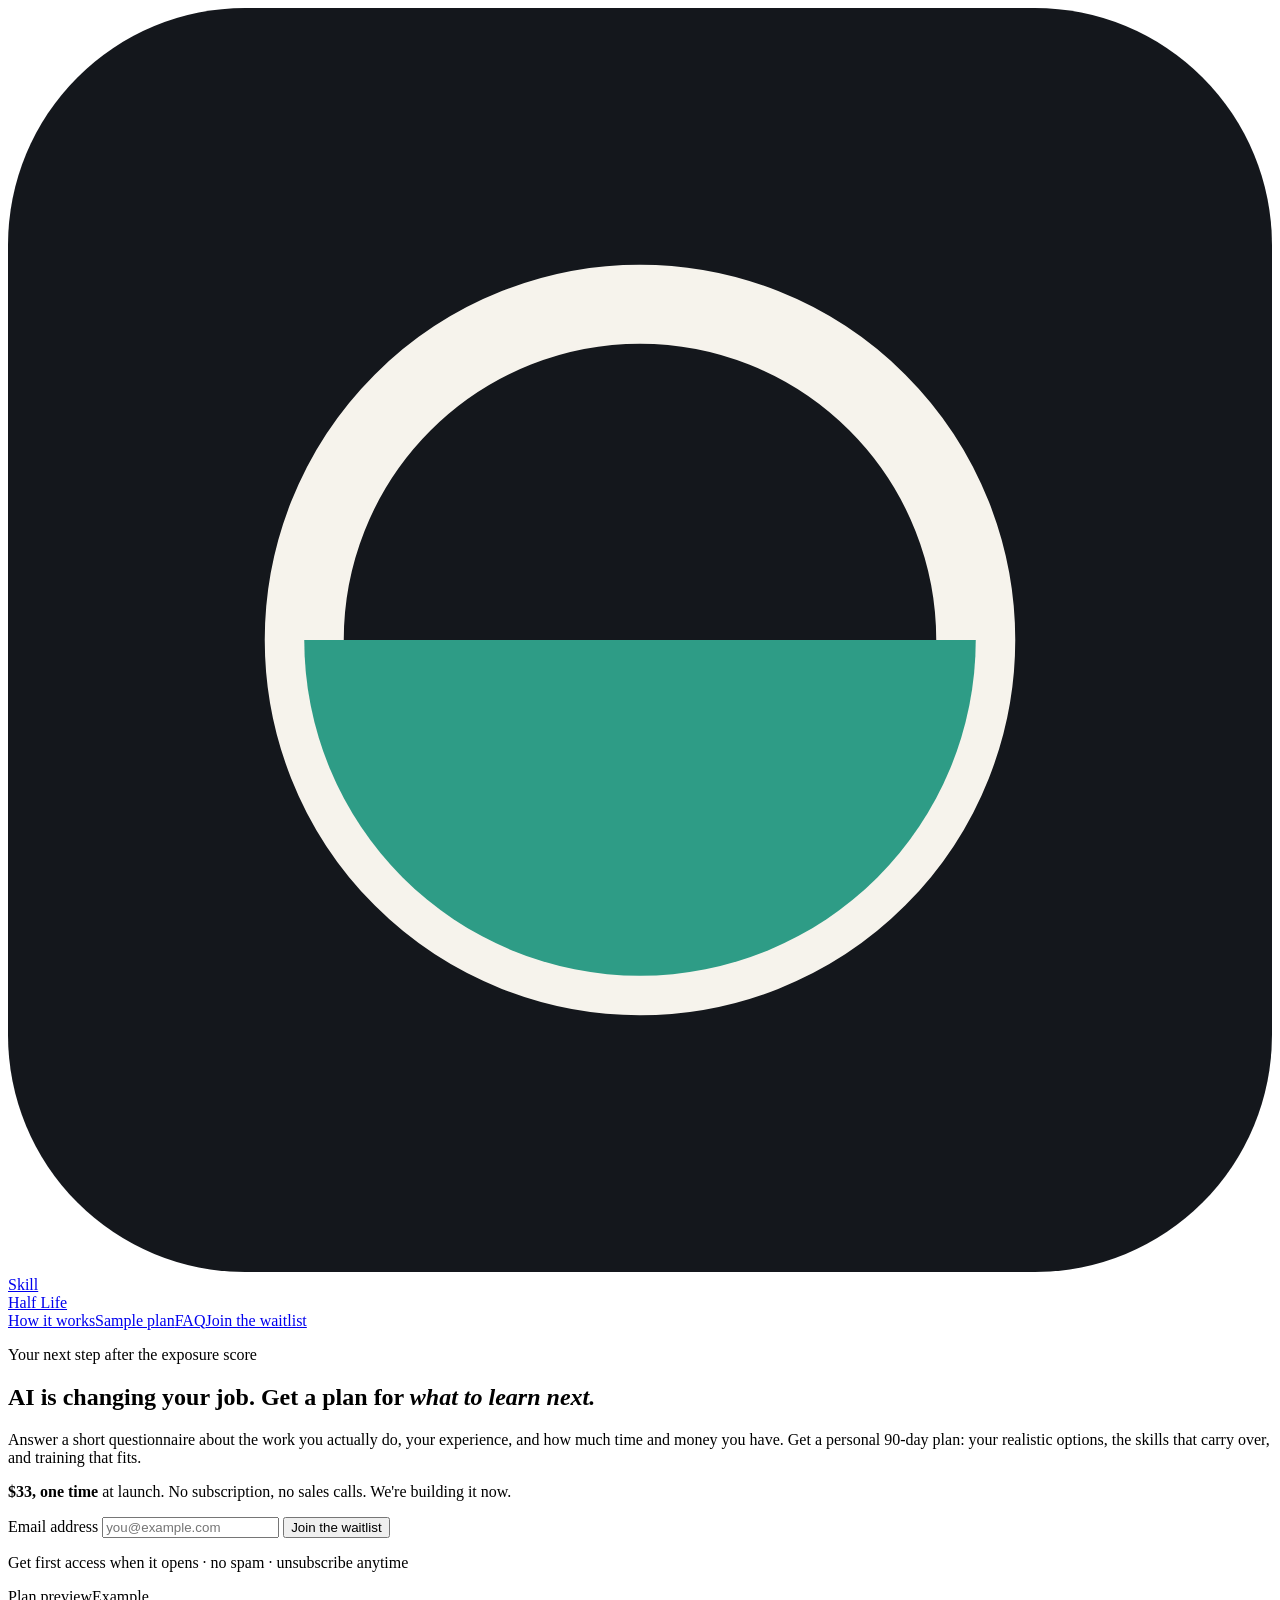
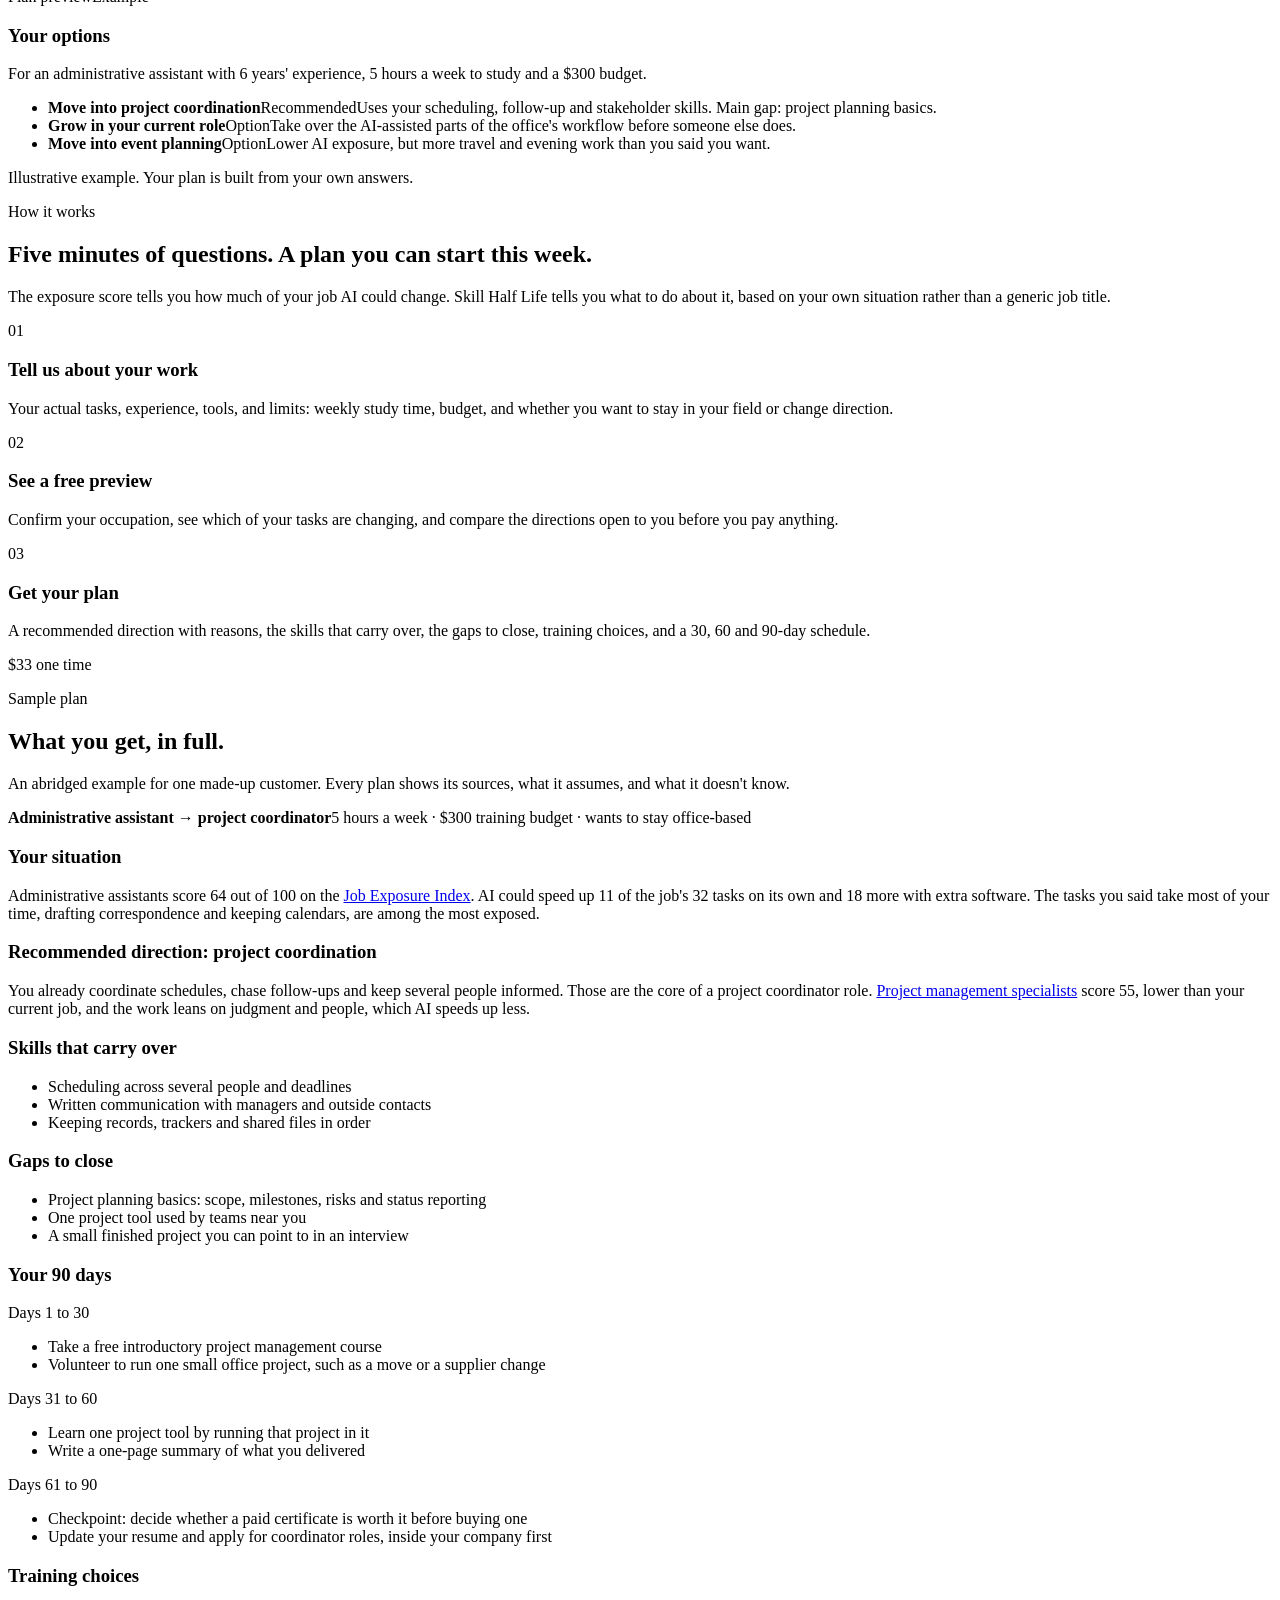
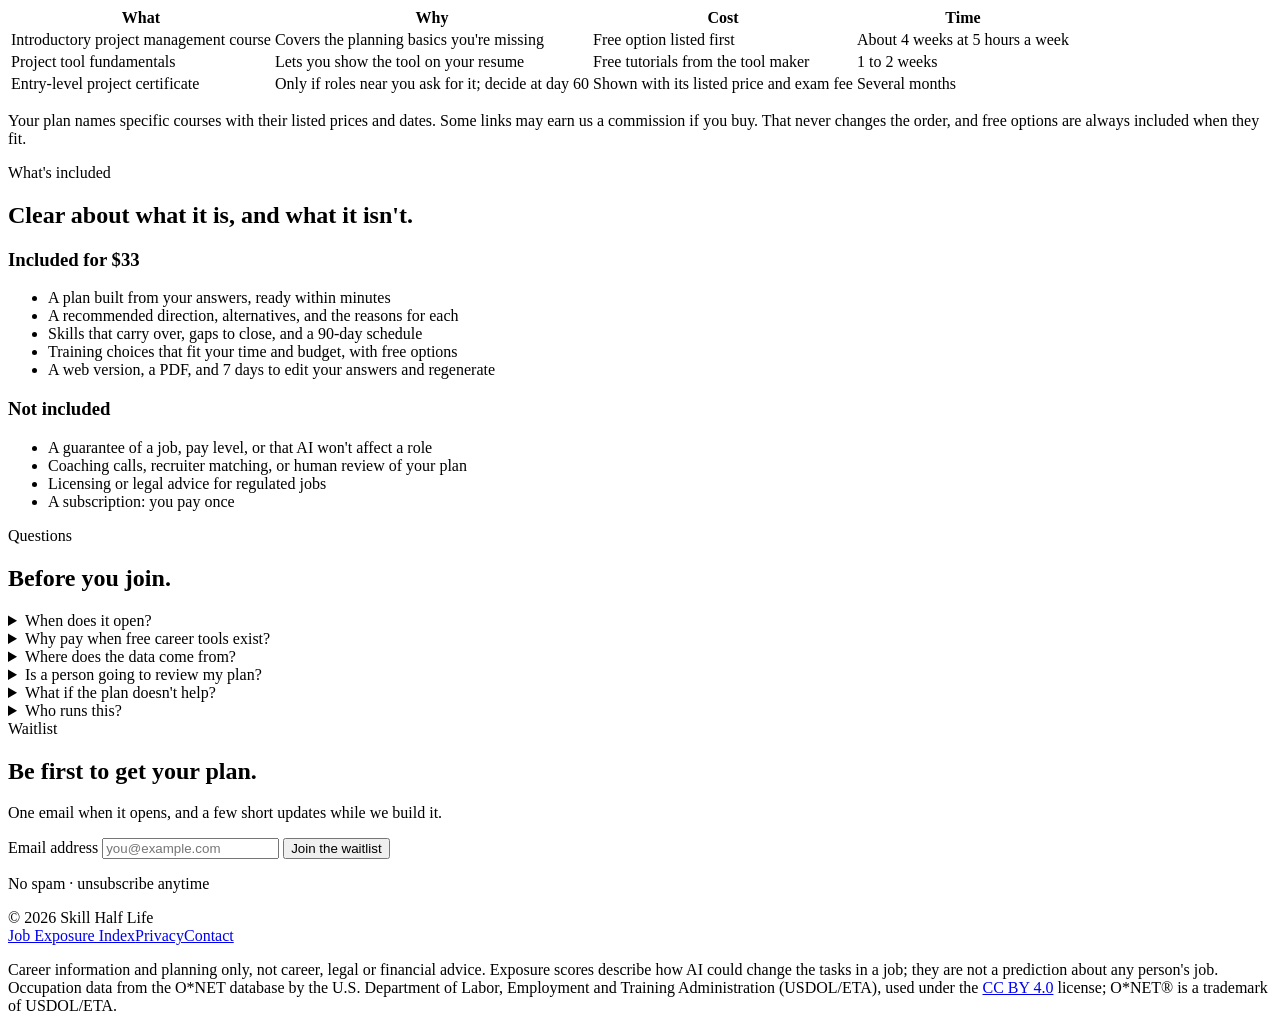
==== public/index.html @ 8c6c6389 "Add the skillhalflife.com waitlist page Static site served by a Cloudflare Worker, like the Job Expo" ====
<!doctype html>
<html lang="en">
<head>
<meta charset="utf-8">
<meta name="viewport" content="width=device-width, initial-scale=1, viewport-fit=cover">
<title>Skill Half Life: a personal plan for what to learn next</title>
<meta name="description" content="AI is changing your job. Answer a short questionnaire and get a personal 90-day plan: your realistic options, the skills that carry over, and training that fits your time and budget. Join the waitlist.">
<meta name="theme-color" content="#F6F3EC">
<link rel="canonical" href="https://skillhalflife.com/">
<link rel="icon" href="/favicon.svg" type="image/svg+xml">
<meta property="og:site_name" content="Skill Half Life">
<meta property="og:type" content="website">
<meta property="og:url" content="https://skillhalflife.com/">
<meta property="og:title" content="Skill Half Life: a personal plan for what to learn next">
<meta property="og:description" content="Your realistic options, the skills that carry over, and a 90-day plan that fits your time and budget.">
<meta name="twitter:card" content="summary">
<link rel="preconnect" href="https://fonts.googleapis.com">
<link rel="preconnect" href="https://fonts.gstatic.com" crossorigin>
<link rel="stylesheet" href="https://fonts.googleapis.com/css2?family=Space+Grotesk:wght@500;600;700&family=Inter:wght@400;500;600&family=JetBrains+Mono:wght@400;500&display=swap">
<link rel="stylesheet" href="/assets/site.css">
</head>
<body>
<div class="wrap">
  <header class="top">
    <a class="brand" href="/" aria-label="Skill Half Life home">
      <svg viewBox="0 0 64 64" aria-hidden="true"><rect width="64" height="64" rx="12" fill="#14171C"/><circle cx="32" cy="32" r="17" fill="none" stroke="#F6F3EC" stroke-width="4"/><path d="M15 32a17 17 0 0 0 34 0z" fill="#2E9C86"/></svg>
      <span>Skill<br>Half Life</span>
    </a>
    <nav aria-label="Main"><a href="#how">How it works</a><a href="#sample">Sample plan</a><a href="#faq">FAQ</a><a class="cta" href="#waitlist">Join the waitlist</a></nav>
  </header>
  <main>
    <section class="hero">
      <div>
        <p class="from-jei" id="from-jei"><b id="jei-score"></b><span id="jei-text"></span></p>
        <div class="eyebrow">Your next step after the exposure score</div>
        <h1>AI is changing your job. Get a plan for <em>what to learn next.</em></h1>
        <p class="lede">Answer a short questionnaire about the work you actually do, your experience, and how much time and money you have. Get a personal 90-day plan: your realistic options, the skills that carry over, and training that fits.</p>
        <p class="price-line"><b>$33, one time</b> at launch. No subscription, no sales calls. We're building it now.</p>
        <div id="waitlist">
          <form class="signup" action="https://app.kit.com/forms/WAITLIST_FORM_ID/subscriptions" method="post" novalidate>
            <label class="sr" for="waitlist-email">Email address</label>
            <input id="waitlist-email" name="email_address" type="email" placeholder="you@example.com" autocomplete="email" required>
            <button type="submit">Join the waitlist</button>
          </form>
          <p class="note" aria-live="polite">Get first access when it opens · no spam · unsubscribe anytime</p>
        </div>
      </div>
      <div class="card" aria-label="Example of the options a plan compares">
        <div class="k"><span>Plan preview</span><span>Example</span></div>
        <h3>Your options</h3>
        <p class="for">For an administrative assistant with 6 years' experience, 5 hours a week to study and a $300 budget.</p>
        <ul class="routes">
          <li><b>Move into project coordination</b><span class="tag best">Recommended</span><span>Uses your scheduling, follow-up and stakeholder skills. Main gap: project planning basics.</span></li>
          <li><b>Grow in your current role</b><span class="tag alt">Option</span><span>Take over the AI-assisted parts of the office's workflow before someone else does.</span></li>
          <li><b>Move into event planning</b><span class="tag alt">Option</span><span>Lower AI exposure, but more travel and evening work than you said you want.</span></li>
        </ul>
        <p class="foot">Illustrative example. Your plan is built from your own answers.</p>
      </div>
    </section>

    <section class="block" id="how">
      <div class="eyebrow">How it works</div>
      <h2>Five minutes of questions. A plan you can start this week.</h2>
      <p class="sub">The exposure score tells you how much of your job AI could change. Skill Half Life tells you what to do about it, based on your own situation rather than a generic job title.</p>
      <div class="grid3">
        <div class="feat"><span class="n">01</span><h3>Tell us about your work</h3><p>Your actual tasks, experience, tools, and limits: weekly study time, budget, and whether you want to stay in your field or change direction.</p></div>
        <div class="feat"><span class="n">02</span><h3>See a free preview</h3><p>Confirm your occupation, see which of your tasks are changing, and compare the directions open to you before you pay anything.</p></div>
        <div class="feat"><span class="n">03</span><h3>Get your plan</h3><p>A recommended direction with reasons, the skills that carry over, the gaps to close, training choices, and a 30, 60 and 90-day schedule.</p><p class="price">$33 one time</p></div>
      </div>
    </section>

    <section class="block" id="sample">
      <div class="eyebrow">Sample plan</div>
      <h2>What you get, in full.</h2>
      <p class="sub">An abridged example for one made-up customer. Every plan shows its sources, what it assumes, and what it doesn't know.</p>
      <div class="sample">
        <div class="sample-head"><b>Administrative assistant → project coordinator</b><span>5 hours a week · $300 training budget · wants to stay office-based</span></div>
        <div class="sample-body">
          <h3>Your situation</h3>
          <p>Administrative assistants score 64 out of 100 on the <a href="https://jobexposureindex.com/jobs/secretaries-and-administrative-assistants-except-legal-medical-and-executive">Job Exposure Index</a>. AI could speed up 11 of the job's 32 tasks on its own and 18 more with extra software. The tasks you said take most of your time, drafting correspondence and keeping calendars, are among the most exposed.</p>
          <h3>Recommended direction: project coordination</h3>
          <p>You already coordinate schedules, chase follow-ups and keep several people informed. Those are the core of a project coordinator role. <a href="https://jobexposureindex.com/jobs/project-management-specialists">Project management specialists</a> score 55, lower than your current job, and the work leans on judgment and people, which AI speeds up less.</p>
          <h3>Skills that carry over</h3>
          <ul>
            <li>Scheduling across several people and deadlines</li>
            <li>Written communication with managers and outside contacts</li>
            <li>Keeping records, trackers and shared files in order</li>
          </ul>
          <h3>Gaps to close</h3>
          <ul>
            <li>Project planning basics: scope, milestones, risks and status reporting</li>
            <li>One project tool used by teams near you</li>
            <li>A small finished project you can point to in an interview</li>
          </ul>
          <h3>Your 90 days</h3>
          <div class="sched">
            <div><span class="when">Days 1 to 30</span><ul><li>Take a free introductory project management course</li><li>Volunteer to run one small office project, such as a move or a supplier change</li></ul></div>
            <div><span class="when">Days 31 to 60</span><ul><li>Learn one project tool by running that project in it</li><li>Write a one-page summary of what you delivered</li></ul></div>
            <div><span class="when">Days 61 to 90</span><ul><li>Checkpoint: decide whether a paid certificate is worth it before buying one</li><li>Update your resume and apply for coordinator roles, inside your company first</li></ul></div>
          </div>
          <h3>Training choices</h3>
          <div class="scroll">
            <table class="train">
              <thead><tr><th scope="col">What</th><th scope="col">Why</th><th scope="col">Cost</th><th scope="col">Time</th></tr></thead>
              <tbody>
                <tr><td>Introductory project management course</td><td>Covers the planning basics you're missing</td><td>Free option listed first</td><td>About 4 weeks at 5 hours a week</td></tr>
                <tr><td>Project tool fundamentals</td><td>Lets you show the tool on your resume</td><td>Free tutorials from the tool maker</td><td>1 to 2 weeks</td></tr>
                <tr><td>Entry-level project certificate</td><td>Only if roles near you ask for it; decide at day 60</td><td>Shown with its listed price and exam fee</td><td>Several months</td></tr>
              </tbody>
            </table>
          </div>
          <p class="disclose">Your plan names specific courses with their listed prices and dates. Some links may earn us a commission if you buy. That never changes the order, and free options are always included when they fit.</p>
        </div>
      </div>
    </section>

    <section class="block">
      <div class="eyebrow">What's included</div>
      <h2>Clear about what it is, and what it isn't.</h2>
      <div class="grid2">
        <div>
          <h3>Included for $33</h3>
          <ul class="checks">
            <li>A plan built from your answers, ready within minutes</li>
            <li>A recommended direction, alternatives, and the reasons for each</li>
            <li>Skills that carry over, gaps to close, and a 90-day schedule</li>
            <li>Training choices that fit your time and budget, with free options</li>
            <li>A web version, a PDF, and 7 days to edit your answers and regenerate</li>
          </ul>
        </div>
        <div>
          <h3>Not included</h3>
          <ul class="checks no">
            <li>A guarantee of a job, pay level, or that AI won't affect a role</li>
            <li>Coaching calls, recruiter matching, or human review of your plan</li>
            <li>Licensing or legal advice for regulated jobs</li>
            <li>A subscription: you pay once</li>
          </ul>
        </div>
      </div>
    </section>

    <section class="block" id="faq">
      <div class="eyebrow">Questions</div>
      <h2>Before you join.</h2>
      <div class="faq">
        <details><summary>When does it open?</summary><p>We're building it now and opening it to the waitlist first. Join with your email and we'll tell you as soon as it's ready.</p></details>
        <details><summary>Why pay when free career tools exist?</summary><p>Free tools like My Next Move are good for exploring jobs. Skill Half Life combines your specific tasks, your time and budget, an explained comparison of your options, and a schedule in one plan you can act on. You'll see a free preview before you decide.</p></details>
        <details><summary>Where does the data come from?</summary><p>The same public sources as the <a href="https://jobexposureindex.com/method.html">Job Exposure Index</a>: the US Department of Labor's O*NET job database, Bureau of Labor Statistics data, published research on AI exposure, and the Anthropic Economic Index. Each plan lists its sources and their dates.</p></details>
        <details><summary>Is a person going to review my plan?</summary><p>No. Plans are generated automatically and checked by software: every course, cost and source must come from our approved catalog, and budgets and study hours are checked before the plan is released. If we can't produce a complete plan for your situation, we won't charge you.</p></details>
        <details><summary>What if the plan doesn't help?</summary><p>You can correct your answers and regenerate the plan within 7 days. The full refund policy will be published before we start taking payments.</p></details>
        <details><summary>Who runs this?</summary><p>Skill Half Life is a small independent business run from the Netherlands, by the same team as the Job Exposure Index. Questions: <a href="mailto:hello@skillhalflife.com">hello@skillhalflife.com</a>.</p></details>
      </div>
    </section>

    <section class="closing">
      <div class="eyebrow">Waitlist</div>
      <h2>Be first to get your plan.</h2>
      <p class="sub">One email when it opens, and a few short updates while we build it.</p>
      <form class="signup" action="https://app.kit.com/forms/WAITLIST_FORM_ID/subscriptions" method="post" novalidate>
        <label class="sr" for="waitlist-email-foot">Email address</label>
        <input id="waitlist-email-foot" name="email_address" type="email" placeholder="you@example.com" autocomplete="email" required>
        <button type="submit">Join the waitlist</button>
      </form>
      <p class="note" aria-live="polite">No spam · unsubscribe anytime</p>
    </section>
  </main>
  <footer>
    <div class="row">
      <span>© 2026 Skill Half Life</span>
      <nav aria-label="Footer"><a href="https://jobexposureindex.com/">Job Exposure Index</a><a href="/privacy.html">Privacy</a><a href="mailto:hello@skillhalflife.com">Contact</a></nav>
    </div>
    <p class="disc">Career information and planning only, not career, legal or financial advice. Exposure scores describe how AI could change the tasks in a job; they are not a prediction about any person's job. Occupation data from the O*NET database by the U.S. Department of Labor, Employment and Training Administration (USDOL/ETA), used under the <a href="https://creativecommons.org/licenses/by/4.0/">CC BY 4.0</a> license; O*NET® is a trademark of USDOL/ETA.</p>
  </footer>
</div>
<script src="/assets/waitlist.js" defer></script>
</body>
</html>
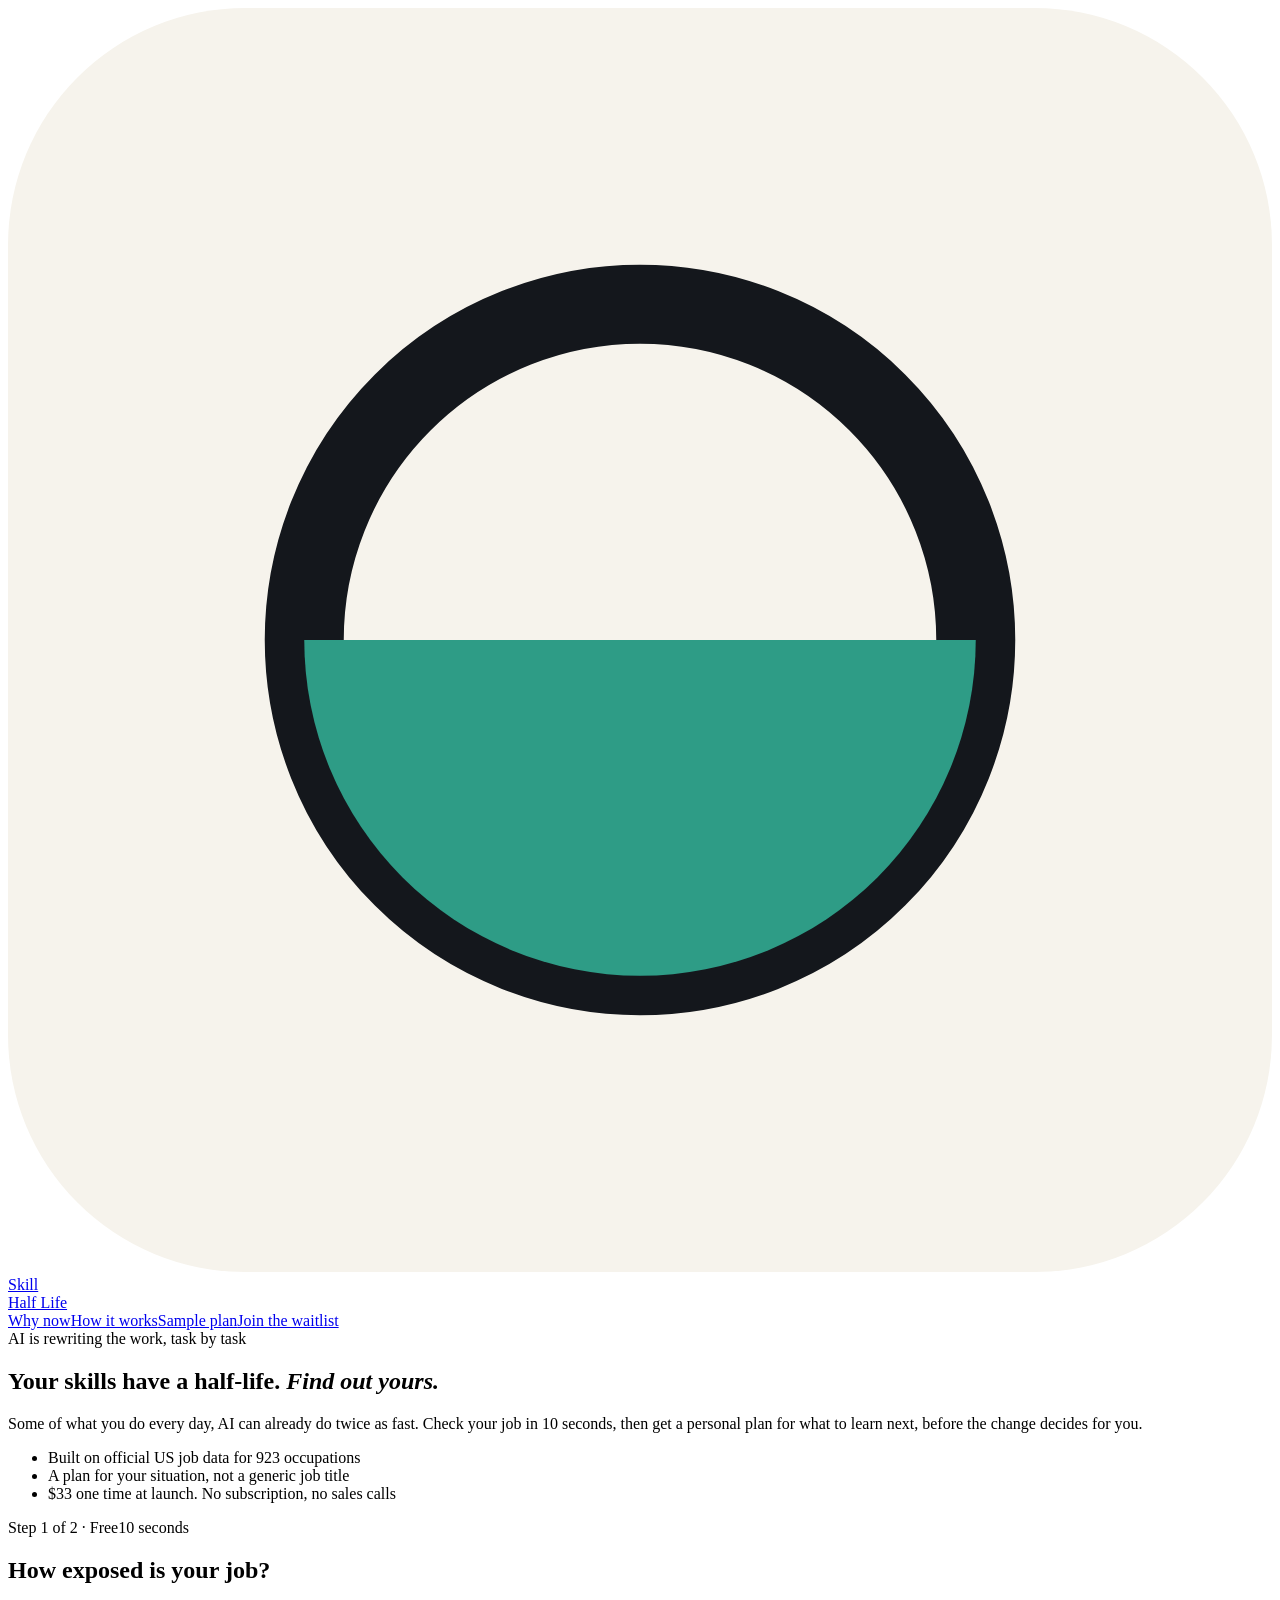
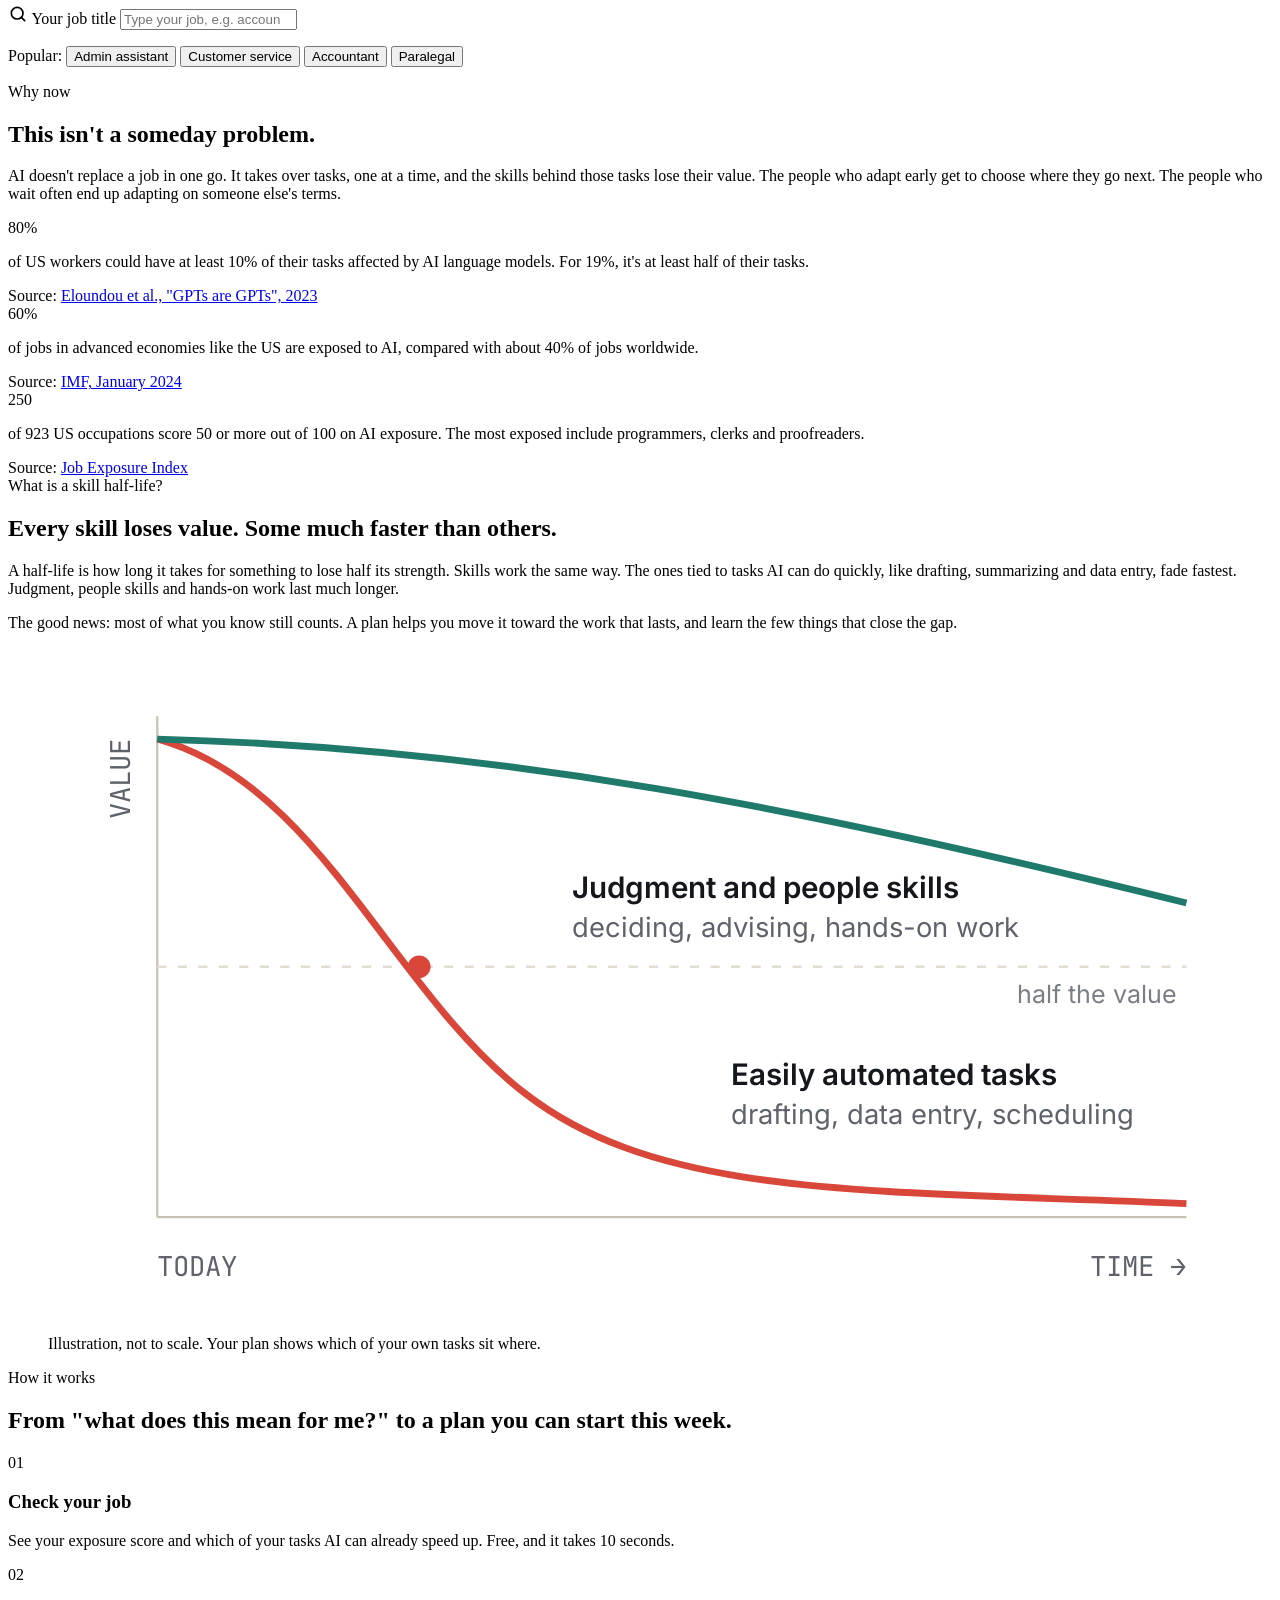
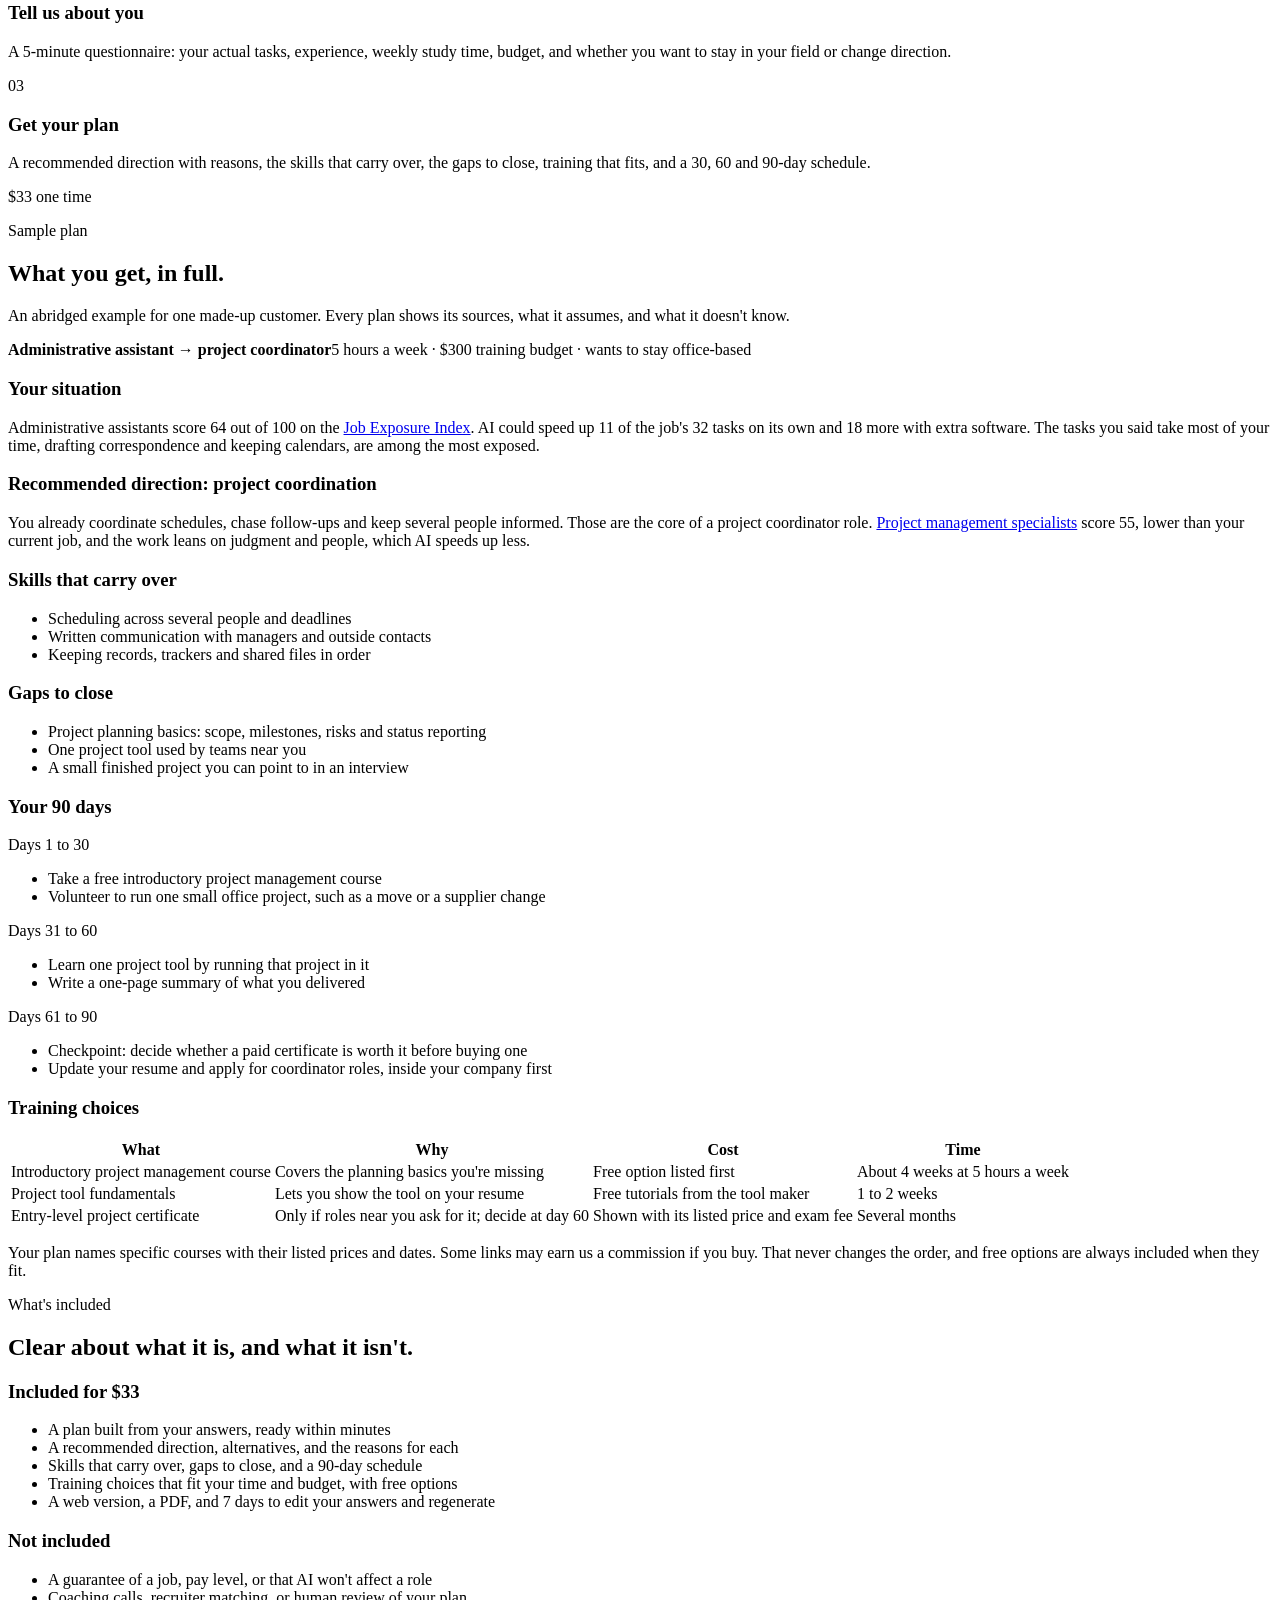
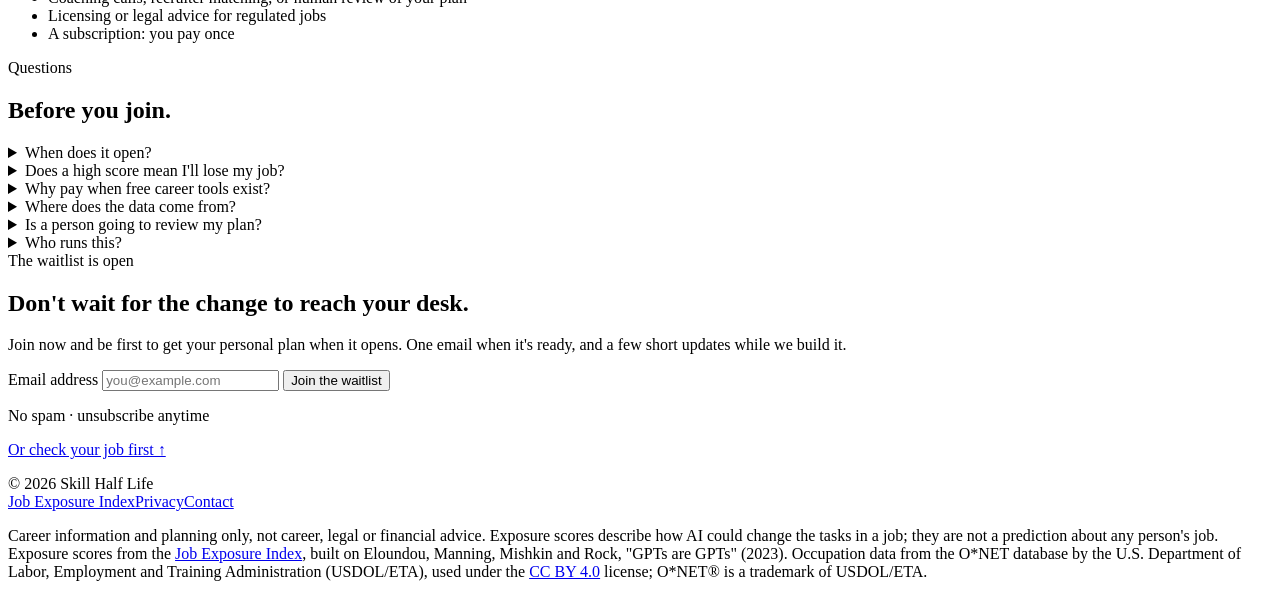
==== commit 249a05fd: "Redesign the waitlist page around a free job check A dark hero with a 10-second job check (score fro" ====
--- a/public/index.html
+++ b/public/index.html
@@ -3,16 +3,16 @@
 <head>
 <meta charset="utf-8">
 <meta name="viewport" content="width=device-width, initial-scale=1, viewport-fit=cover">
-<title>Skill Half Life: a personal plan for what to learn next</title>
-<meta name="description" content="AI is changing your job. Answer a short questionnaire and get a personal 90-day plan: your realistic options, the skills that carry over, and training that fits your time and budget. Join the waitlist.">
-<meta name="theme-color" content="#F6F3EC">
+<title>Skill Half Life: find out how fast your job is changing, and what to learn next</title>
+<meta name="description" content="Check how exposed your job is to AI in 10 seconds, then get a personal 90-day plan: your realistic options, the skills that carry over, and training that fits your time and budget. Join the waitlist.">
+<meta name="theme-color" content="#14171C">
 <link rel="canonical" href="https://skillhalflife.com/">
 <link rel="icon" href="/favicon.svg" type="image/svg+xml">
 <meta property="og:site_name" content="Skill Half Life">
 <meta property="og:type" content="website">
 <meta property="og:url" content="https://skillhalflife.com/">
-<meta property="og:title" content="Skill Half Life: a personal plan for what to learn next">
-<meta property="og:description" content="Your realistic options, the skills that carry over, and a 90-day plan that fits your time and budget.">
+<meta property="og:title" content="Your skills have a half-life. Find out yours.">
+<meta property="og:description" content="Check how exposed your job is to AI in 10 seconds, then get a personal plan for what to learn next.">
 <meta name="twitter:card" content="summary">
 <link rel="preconnect" href="https://fonts.googleapis.com">
 <link rel="preconnect" href="https://fonts.gstatic.com" crossorigin>
@@ -20,52 +20,125 @@
 <link rel="stylesheet" href="/assets/site.css">
 </head>
 <body>
-<div class="wrap">
-  <header class="top">
-    <a class="brand" href="/" aria-label="Skill Half Life home">
-      <svg viewBox="0 0 64 64" aria-hidden="true"><rect width="64" height="64" rx="12" fill="#14171C"/><circle cx="32" cy="32" r="17" fill="none" stroke="#F6F3EC" stroke-width="4"/><path d="M15 32a17 17 0 0 0 34 0z" fill="#2E9C86"/></svg>
-      <span>Skill<br>Half Life</span>
-    </a>
-    <nav aria-label="Main"><a href="#how">How it works</a><a href="#sample">Sample plan</a><a href="#faq">FAQ</a><a class="cta" href="#waitlist">Join the waitlist</a></nav>
-  </header>
-  <main>
+<div class="dark">
+  <div class="wrap">
+    <header class="top">
+      <a class="brand" href="/" aria-label="Skill Half Life home">
+        <svg viewBox="0 0 64 64" aria-hidden="true"><rect width="64" height="64" rx="12" fill="#F6F3EC"/><circle cx="32" cy="32" r="17" fill="none" stroke="#14171C" stroke-width="4"/><path d="M15 32a17 17 0 0 0 34 0z" fill="#2E9C86"/></svg>
+        <span>Skill<br>Half Life</span>
+      </a>
+      <nav aria-label="Main"><a href="#why">Why now</a><a href="#how">How it works</a><a href="#sample">Sample plan</a><a class="cta" href="#join">Join the waitlist</a></nav>
+    </header>
+
     <section class="hero">
       <div>
-        <p class="from-jei" id="from-jei"><b id="jei-score"></b><span id="jei-text"></span></p>
-        <div class="eyebrow">Your next step after the exposure score</div>
-        <h1>AI is changing your job. Get a plan for <em>what to learn next.</em></h1>
-        <p class="lede">Answer a short questionnaire about the work you actually do, your experience, and how much time and money you have. Get a personal 90-day plan: your realistic options, the skills that carry over, and training that fits.</p>
-        <p class="price-line"><b>$33, one time</b> at launch. No subscription, no sales calls. We're building it now.</p>
-        <div id="waitlist">
-          <form class="signup" action="https://app.kit.com/forms/WAITLIST_FORM_ID/subscriptions" method="post" novalidate>
-            <label class="sr" for="waitlist-email">Email address</label>
-            <input id="waitlist-email" name="email_address" type="email" placeholder="you@example.com" autocomplete="email" required>
-            <button type="submit">Join the waitlist</button>
+        <div class="eyebrow">AI is rewriting the work, task by task</div>
+        <h1>Your skills have a half-life. <em>Find out yours.</em></h1>
+        <p class="lede">Some of what you do every day, AI can already do twice as fast. Check your job in 10 seconds, then get a personal plan for what to learn next, before the change decides for you.</p>
+        <ul class="ticks">
+          <li>Built on official US job data for 923 occupations</li>
+          <li>A plan for your situation, not a generic job title</li>
+          <li>$33 one time at launch. No subscription, no sales calls</li>
+        </ul>
+      </div>
+
+      <div class="test" id="test" aria-live="polite">
+        <div class="test-step" id="step-search">
+          <div class="k"><span>Step 1 of 2 · Free</span><span>10 seconds</span></div>
+          <h2>How exposed is your job?</h2>
+          <form class="q" role="search" onsubmit="return false">
+            <svg width="20" height="20" viewBox="0 0 24 24" fill="none" stroke="currentColor" stroke-width="2" stroke-linecap="round" aria-hidden="true"><circle cx="11" cy="11" r="7"/><path d="m20 20-4-4"/></svg>
+            <label class="sr" for="job-input">Your job title</label>
+            <input id="job-input" type="search" placeholder="Type your job, e.g. accountant" autocomplete="off" aria-controls="job-results">
           </form>
-          <p class="note" aria-live="polite">Get first access when it opens · no spam · unsubscribe anytime</p>
-        </div>
-      </div>
-      <div class="card" aria-label="Example of the options a plan compares">
-        <div class="k"><span>Plan preview</span><span>Example</span></div>
-        <h3>Your options</h3>
-        <p class="for">For an administrative assistant with 6 years' experience, 5 hours a week to study and a $300 budget.</p>
-        <ul class="routes">
-          <li><b>Move into project coordination</b><span class="tag best">Recommended</span><span>Uses your scheduling, follow-up and stakeholder skills. Main gap: project planning basics.</span></li>
-          <li><b>Grow in your current role</b><span class="tag alt">Option</span><span>Take over the AI-assisted parts of the office's workflow before someone else does.</span></li>
-          <li><b>Move into event planning</b><span class="tag alt">Option</span><span>Lower AI exposure, but more travel and evening work than you said you want.</span></li>
-        </ul>
-        <p class="foot">Illustrative example. Your plan is built from your own answers.</p>
-      </div>
+          <ul class="results" id="job-results"></ul>
+          <p class="hint" id="job-hint">Popular: <button type="button" data-q="administrative assistant">Admin assistant</button> <button type="button" data-q="customer service">Customer service</button> <button type="button" data-q="accountants">Accountant</button> <button type="button" data-q="paralegal">Paralegal</button></p>
+        </div>
+
+        <div class="test-step" id="step-result" hidden>
+          <div class="k"><span>Your result</span><button type="button" class="link" id="job-change">Change job</button></div>
+          <h2 id="r-title">Your job</h2>
+          <div class="meter" aria-hidden="true"><i id="r-pin"></i></div>
+          <div class="meter-ends" aria-hidden="true"><span>Low</span><span>High exposure</span></div>
+          <div class="score-row">
+            <div class="score"><b id="r-score">0</b><span>/ 100</span></div>
+            <p id="r-text">AI exposure score.</p>
+          </div>
+          <div class="k" style="margin-top:22px"><span>Step 2 · Get your plan</span></div>
+          <p class="plan-pitch" id="r-pitch">See which of your skills carry over, which gaps to close, and a 90-day plan that fits your time and budget.</p>
+          <form class="signup" action="https://app.kit.com/forms/10104914/subscriptions" method="post" novalidate>
+            <label class="sr" for="test-email">Email address</label>
+            <input id="test-email" name="email_address" type="email" placeholder="you@example.com" autocomplete="email" required>
+            <button type="submit">Get my plan first</button>
+          </form>
+          <p class="note">We'll email you when plans open · no spam · unsubscribe anytime</p>
+          <p class="src" id="r-src"></p>
+        </div>
+      </div>
+    </section>
+  </div>
+</div>
+
+<div class="wrap">
+  <main>
+    <section class="block" id="why">
+      <div class="eyebrow">Why now</div>
+      <h2>This isn't a someday problem.</h2>
+      <p class="sub">AI doesn't replace a job in one go. It takes over tasks, one at a time, and the skills behind those tasks lose their value. The people who adapt early get to choose where they go next. The people who wait often end up adapting on someone else's terms.</p>
+      <div class="stats">
+        <div class="stat">
+          <div class="big">80%</div>
+          <p>of US workers could have at least 10% of their tasks affected by AI language models. For 19%, it's at least half of their tasks.</p>
+          <div class="src">Source: <a href="https://arxiv.org/abs/2303.10130">Eloundou et al., "GPTs are GPTs", 2023</a></div>
+        </div>
+        <div class="stat">
+          <div class="big">60%</div>
+          <p>of jobs in advanced economies like the US are exposed to AI, compared with about 40% of jobs worldwide.</p>
+          <div class="src">Source: <a href="https://www.imf.org/en/Blogs/Articles/2024/01/14/ai-will-transform-the-global-economy-lets-make-sure-it-benefits-humanity">IMF, January 2024</a></div>
+        </div>
+        <div class="stat">
+          <div class="big">250</div>
+          <p>of 923 US occupations score 50 or more out of 100 on AI exposure. The most exposed include programmers, clerks and proofreaders.</p>
+          <div class="src">Source: <a href="https://jobexposureindex.com/jobs/">Job Exposure Index</a></div>
+        </div>
+      </div>
+    </section>
+
+    <section class="block halflife">
+      <div>
+        <div class="eyebrow">What is a skill half-life?</div>
+        <h2>Every skill loses value. Some much faster than others.</h2>
+        <p class="sub">A half-life is how long it takes for something to lose half its strength. Skills work the same way. The ones tied to tasks AI can do quickly, like drafting, summarizing and data entry, fade fastest. Judgment, people skills and hands-on work last much longer.</p>
+        <p class="sub">The good news: most of what you know still counts. A plan helps you move it toward the work that lasts, and learn the few things that close the gap.</p>
+      </div>
+      <figure class="decay">
+        <svg viewBox="0 0 520 300" role="img" aria-label="Illustration: skills tied to easily automated tasks lose value quickly, while judgment and people skills hold their value longer">
+          <line x1="48" y1="250" x2="500" y2="250" stroke="#C9C2B3"/>
+          <line x1="48" y1="30" x2="48" y2="250" stroke="#C9C2B3"/>
+          <text x="48" y="276" font-size="12" fill="#5E636B" font-family="JetBrains Mono, monospace">TODAY</text>
+          <text x="500" y="276" font-size="12" fill="#5E636B" text-anchor="end" font-family="JetBrains Mono, monospace">TIME →</text>
+          <text x="36" y="40" font-size="12" fill="#5E636B" text-anchor="end" font-family="JetBrains Mono, monospace" transform="rotate(-90 36 40)">VALUE</text>
+          <line x1="48" y1="140" x2="500" y2="140" stroke="#E2DDD1" stroke-dasharray="4 5"/>
+          <text x="496" y="156" font-size="11" fill="#7A7E85" text-anchor="end" font-family="Inter, sans-serif">half the value</text>
+          <path d="M48 40 C 120 60, 150 150, 210 196 S 360 238, 500 244" fill="none" stroke="#D9473A" stroke-width="3"/>
+          <path d="M48 40 C 200 44, 330 70, 500 112" fill="none" stroke="#1F7A6B" stroke-width="3"/>
+          <circle cx="163" cy="140" r="5" fill="#D9473A"/>
+          <text x="300" y="192" font-size="13" fill="#14171C" font-family="Inter, sans-serif" font-weight="600">Easily automated tasks</text>
+          <text x="300" y="209" font-size="12" fill="#5E636B" font-family="Inter, sans-serif">drafting, data entry, scheduling</text>
+          <text x="230" y="110" font-size="13" fill="#14171C" font-family="Inter, sans-serif" font-weight="600">Judgment and people skills</text>
+          <text x="230" y="127" font-size="12" fill="#5E636B" font-family="Inter, sans-serif">deciding, advising, hands-on work</text>
+        </svg>
+        <figcaption>Illustration, not to scale. Your plan shows which of your own tasks sit where.</figcaption>
+      </figure>
     </section>
 
     <section class="block" id="how">
       <div class="eyebrow">How it works</div>
-      <h2>Five minutes of questions. A plan you can start this week.</h2>
-      <p class="sub">The exposure score tells you how much of your job AI could change. Skill Half Life tells you what to do about it, based on your own situation rather than a generic job title.</p>
+      <h2>From "what does this mean for me?" to a plan you can start this week.</h2>
       <div class="grid3">
-        <div class="feat"><span class="n">01</span><h3>Tell us about your work</h3><p>Your actual tasks, experience, tools, and limits: weekly study time, budget, and whether you want to stay in your field or change direction.</p></div>
-        <div class="feat"><span class="n">02</span><h3>See a free preview</h3><p>Confirm your occupation, see which of your tasks are changing, and compare the directions open to you before you pay anything.</p></div>
-        <div class="feat"><span class="n">03</span><h3>Get your plan</h3><p>A recommended direction with reasons, the skills that carry over, the gaps to close, training choices, and a 30, 60 and 90-day schedule.</p><p class="price">$33 one time</p></div>
+        <div class="feat"><span class="n">01</span><h3>Check your job</h3><p>See your exposure score and which of your tasks AI can already speed up. Free, and it takes 10 seconds.</p></div>
+        <div class="feat"><span class="n">02</span><h3>Tell us about you</h3><p>A 5-minute questionnaire: your actual tasks, experience, weekly study time, budget, and whether you want to stay in your field or change direction.</p></div>
+        <div class="feat"><span class="n">03</span><h3>Get your plan</h3><p>A recommended direction with reasons, the skills that carry over, the gaps to close, training that fits, and a 30, 60 and 90-day schedule.</p><p class="price">$33 one time</p></div>
       </div>
     </section>
 
@@ -80,18 +153,24 @@
           <p>Administrative assistants score 64 out of 100 on the <a href="https://jobexposureindex.com/jobs/secretaries-and-administrative-assistants-except-legal-medical-and-executive">Job Exposure Index</a>. AI could speed up 11 of the job's 32 tasks on its own and 18 more with extra software. The tasks you said take most of your time, drafting correspondence and keeping calendars, are among the most exposed.</p>
           <h3>Recommended direction: project coordination</h3>
           <p>You already coordinate schedules, chase follow-ups and keep several people informed. Those are the core of a project coordinator role. <a href="https://jobexposureindex.com/jobs/project-management-specialists">Project management specialists</a> score 55, lower than your current job, and the work leans on judgment and people, which AI speeds up less.</p>
-          <h3>Skills that carry over</h3>
-          <ul>
-            <li>Scheduling across several people and deadlines</li>
-            <li>Written communication with managers and outside contacts</li>
-            <li>Keeping records, trackers and shared files in order</li>
-          </ul>
-          <h3>Gaps to close</h3>
-          <ul>
-            <li>Project planning basics: scope, milestones, risks and status reporting</li>
-            <li>One project tool used by teams near you</li>
-            <li>A small finished project you can point to in an interview</li>
-          </ul>
+          <div class="cols2">
+            <div>
+              <h3>Skills that carry over</h3>
+              <ul>
+                <li>Scheduling across several people and deadlines</li>
+                <li>Written communication with managers and outside contacts</li>
+                <li>Keeping records, trackers and shared files in order</li>
+              </ul>
+            </div>
+            <div>
+              <h3>Gaps to close</h3>
+              <ul>
+                <li>Project planning basics: scope, milestones, risks and status reporting</li>
+                <li>One project tool used by teams near you</li>
+                <li>A small finished project you can point to in an interview</li>
+              </ul>
+            </div>
+          </div>
           <h3>Your 90 days</h3>
           <div class="sched">
             <div><span class="when">Days 1 to 30</span><ul><li>Take a free introductory project management course</li><li>Volunteer to run one small office project, such as a move or a supplier change</li></ul></div>
@@ -145,24 +224,25 @@
       <h2>Before you join.</h2>
       <div class="faq">
         <details><summary>When does it open?</summary><p>We're building it now and opening it to the waitlist first. Join with your email and we'll tell you as soon as it's ready.</p></details>
+        <details><summary>Does a high score mean I'll lose my job?</summary><p>No. Exposure means AI could change how the work is done, not that the job disappears. Most exposed jobs change shape: less time on routine tasks, more on the rest. The plan helps you move toward the part that grows.</p></details>
         <details><summary>Why pay when free career tools exist?</summary><p>Free tools like My Next Move are good for exploring jobs. Skill Half Life combines your specific tasks, your time and budget, an explained comparison of your options, and a schedule in one plan you can act on. You'll see a free preview before you decide.</p></details>
         <details><summary>Where does the data come from?</summary><p>The same public sources as the <a href="https://jobexposureindex.com/method.html">Job Exposure Index</a>: the US Department of Labor's O*NET job database, Bureau of Labor Statistics data, published research on AI exposure, and the Anthropic Economic Index. Each plan lists its sources and their dates.</p></details>
         <details><summary>Is a person going to review my plan?</summary><p>No. Plans are generated automatically and checked by software: every course, cost and source must come from our approved catalog, and budgets and study hours are checked before the plan is released. If we can't produce a complete plan for your situation, we won't charge you.</p></details>
-        <details><summary>What if the plan doesn't help?</summary><p>You can correct your answers and regenerate the plan within 7 days. The full refund policy will be published before we start taking payments.</p></details>
         <details><summary>Who runs this?</summary><p>Skill Half Life is a small independent business run from the Netherlands, by the same team as the Job Exposure Index. Questions: <a href="mailto:hello@skillhalflife.com">hello@skillhalflife.com</a>.</p></details>
       </div>
     </section>
 
-    <section class="closing">
-      <div class="eyebrow">Waitlist</div>
-      <h2>Be first to get your plan.</h2>
-      <p class="sub">One email when it opens, and a few short updates while we build it.</p>
-      <form class="signup" action="https://app.kit.com/forms/WAITLIST_FORM_ID/subscriptions" method="post" novalidate>
+    <section class="closing" id="join">
+      <div class="eyebrow">The waitlist is open</div>
+      <h2>Don't wait for the change to reach your desk.</h2>
+      <p class="sub">Join now and be first to get your personal plan when it opens. One email when it's ready, and a few short updates while we build it.</p>
+      <form class="signup" action="https://app.kit.com/forms/10104914/subscriptions" method="post" novalidate>
         <label class="sr" for="waitlist-email-foot">Email address</label>
         <input id="waitlist-email-foot" name="email_address" type="email" placeholder="you@example.com" autocomplete="email" required>
         <button type="submit">Join the waitlist</button>
       </form>
-      <p class="note" aria-live="polite">No spam · unsubscribe anytime</p>
+      <p class="note">No spam · unsubscribe anytime</p>
+      <p class="again"><a href="#test">Or check your job first ↑</a></p>
     </section>
   </main>
   <footer>
@@ -170,7 +250,7 @@
       <span>© 2026 Skill Half Life</span>
       <nav aria-label="Footer"><a href="https://jobexposureindex.com/">Job Exposure Index</a><a href="/privacy.html">Privacy</a><a href="mailto:hello@skillhalflife.com">Contact</a></nav>
     </div>
-    <p class="disc">Career information and planning only, not career, legal or financial advice. Exposure scores describe how AI could change the tasks in a job; they are not a prediction about any person's job. Occupation data from the O*NET database by the U.S. Department of Labor, Employment and Training Administration (USDOL/ETA), used under the <a href="https://creativecommons.org/licenses/by/4.0/">CC BY 4.0</a> license; O*NET® is a trademark of USDOL/ETA.</p>
+    <p class="disc">Career information and planning only, not career, legal or financial advice. Exposure scores describe how AI could change the tasks in a job; they are not a prediction about any person's job. Exposure scores from the <a href="https://jobexposureindex.com/method.html">Job Exposure Index</a>, built on Eloundou, Manning, Mishkin and Rock, "GPTs are GPTs" (2023). Occupation data from the O*NET database by the U.S. Department of Labor, Employment and Training Administration (USDOL/ETA), used under the <a href="https://creativecommons.org/licenses/by/4.0/">CC BY 4.0</a> license; O*NET® is a trademark of USDOL/ETA.</p>
   </footer>
 </div>
 <script src="/assets/waitlist.js" defer></script>
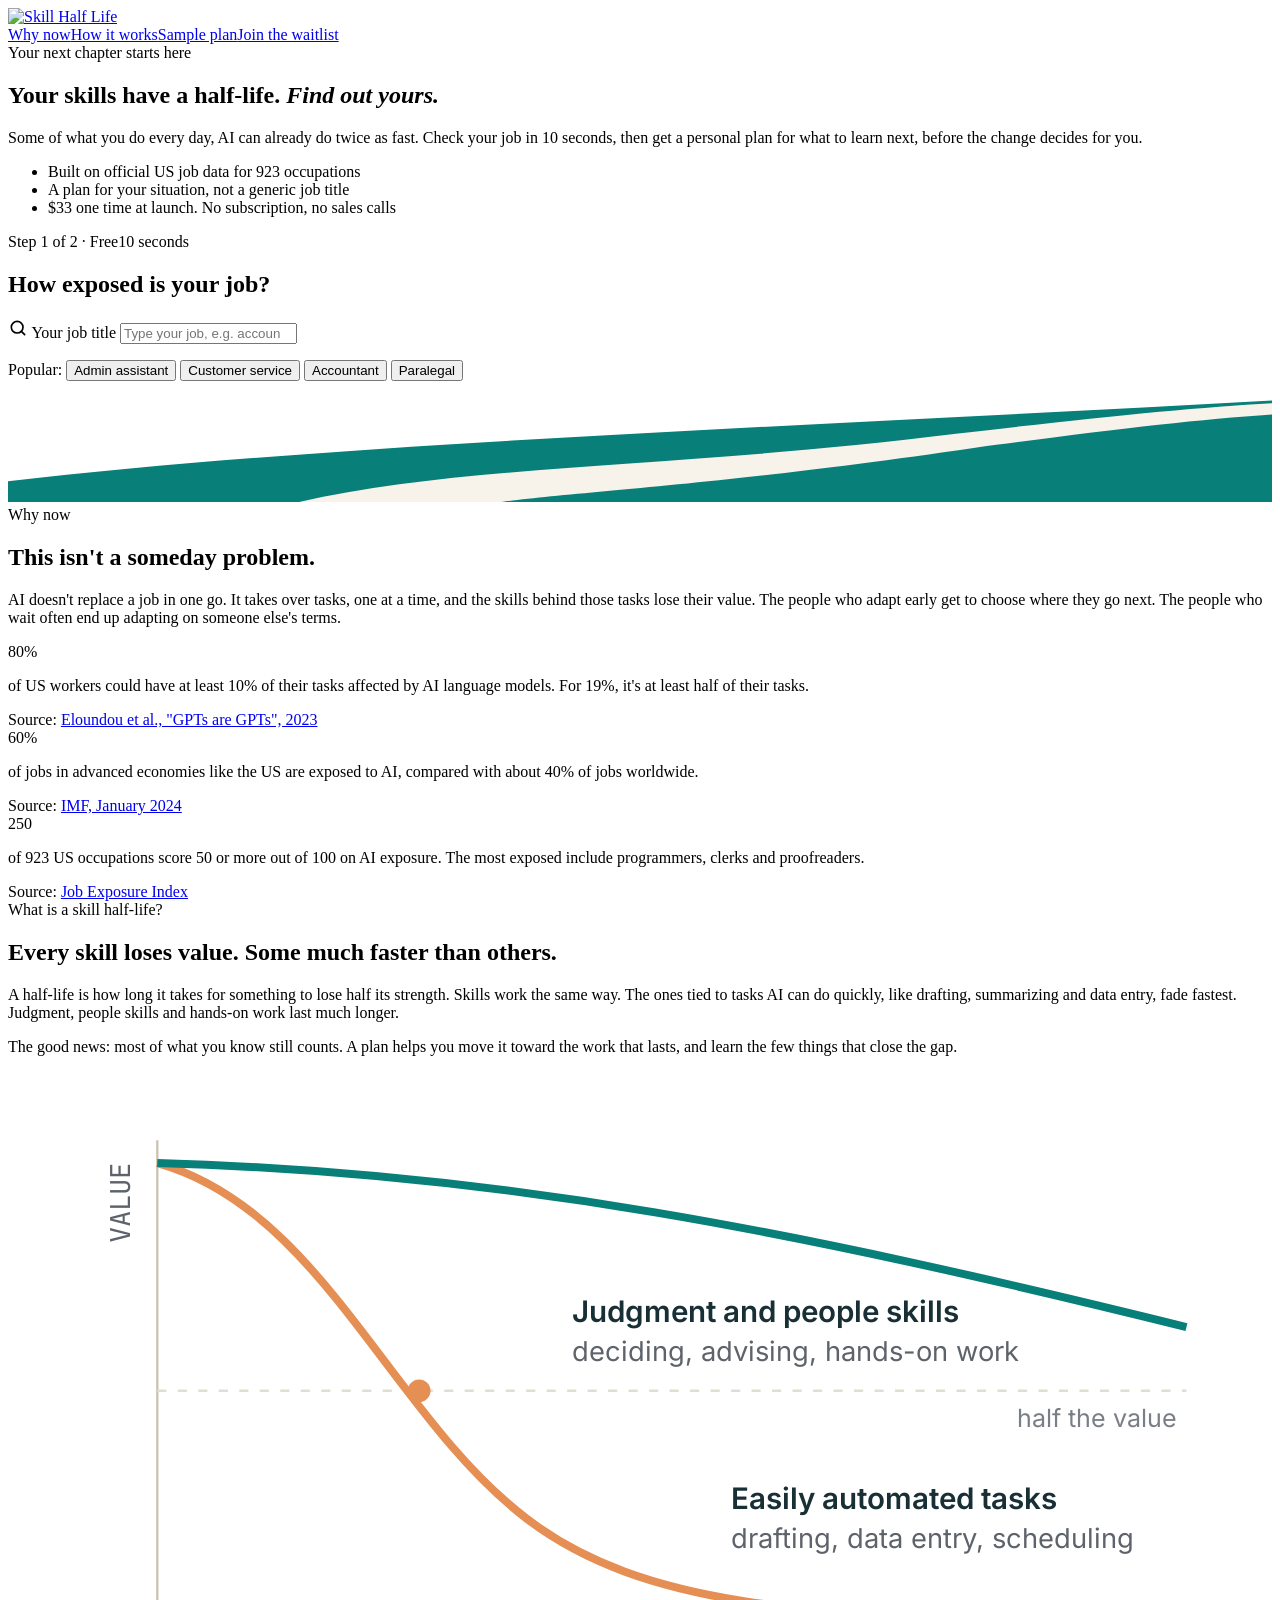
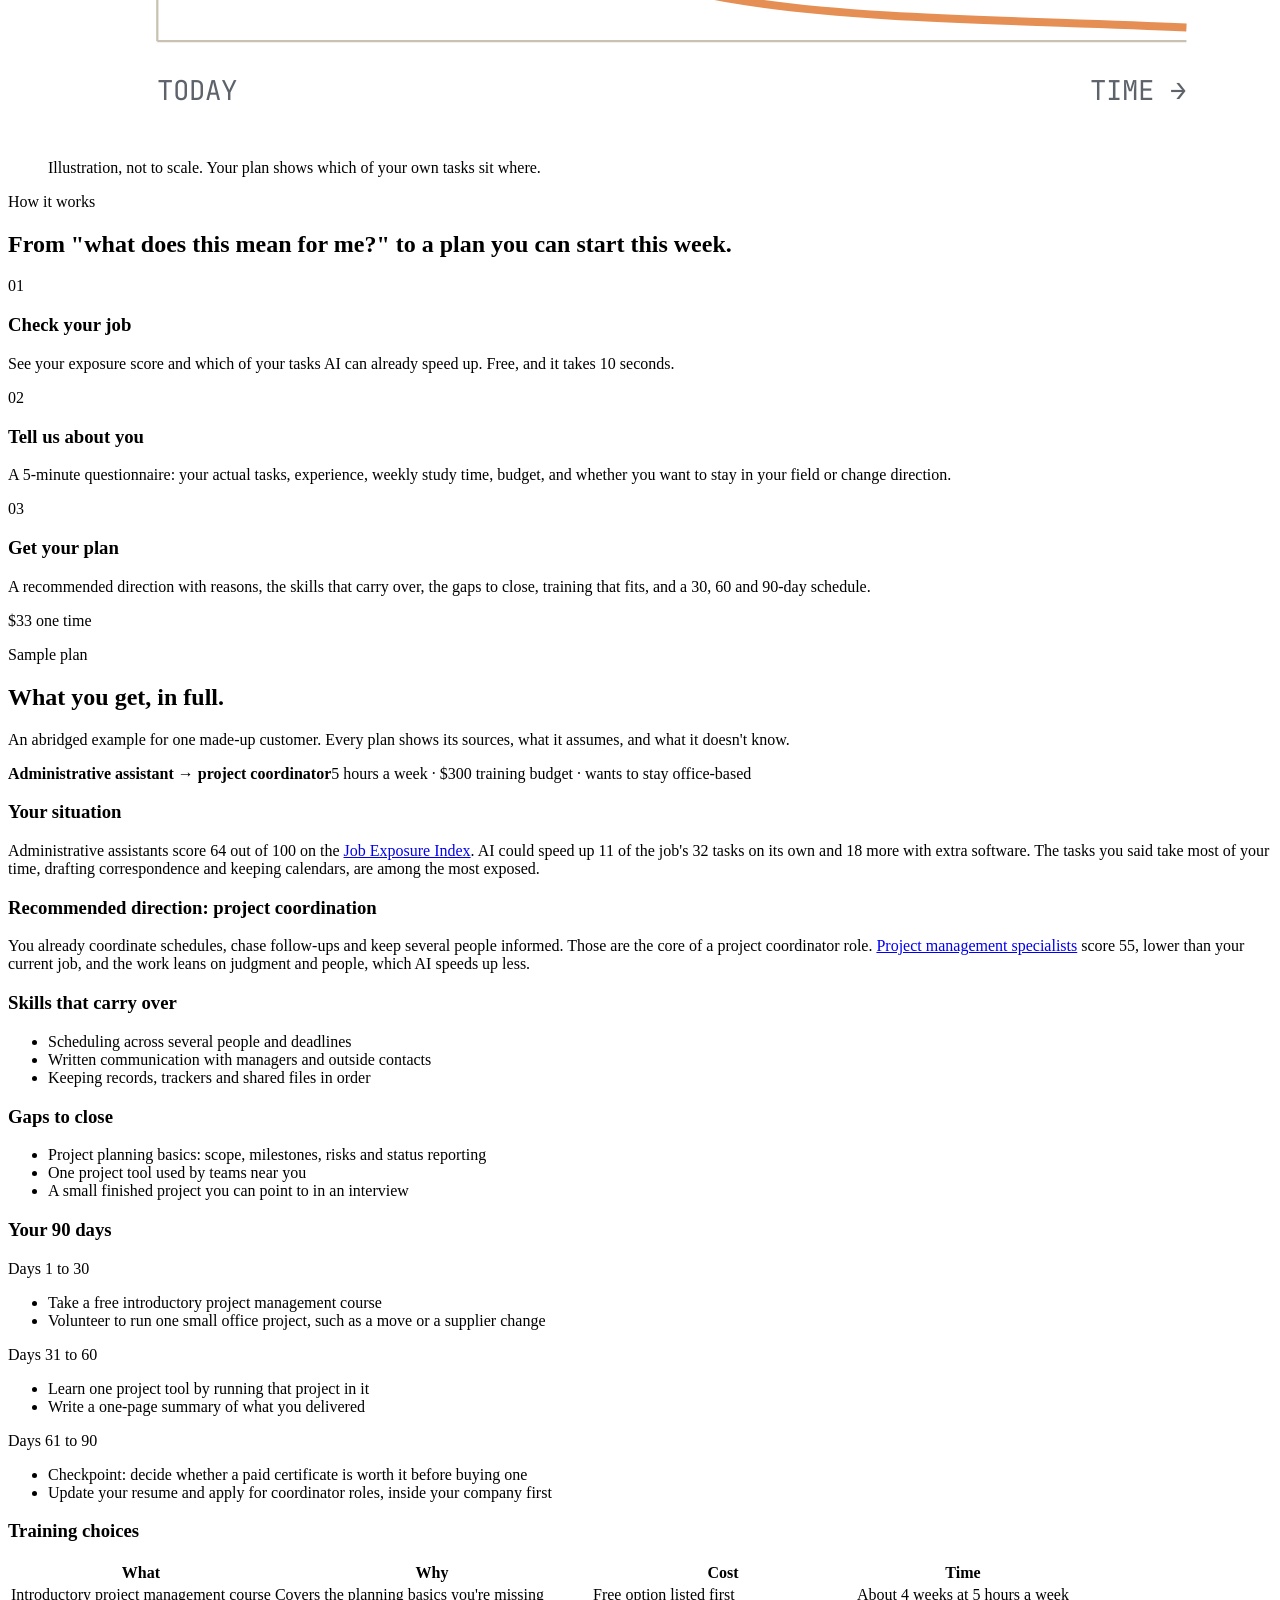
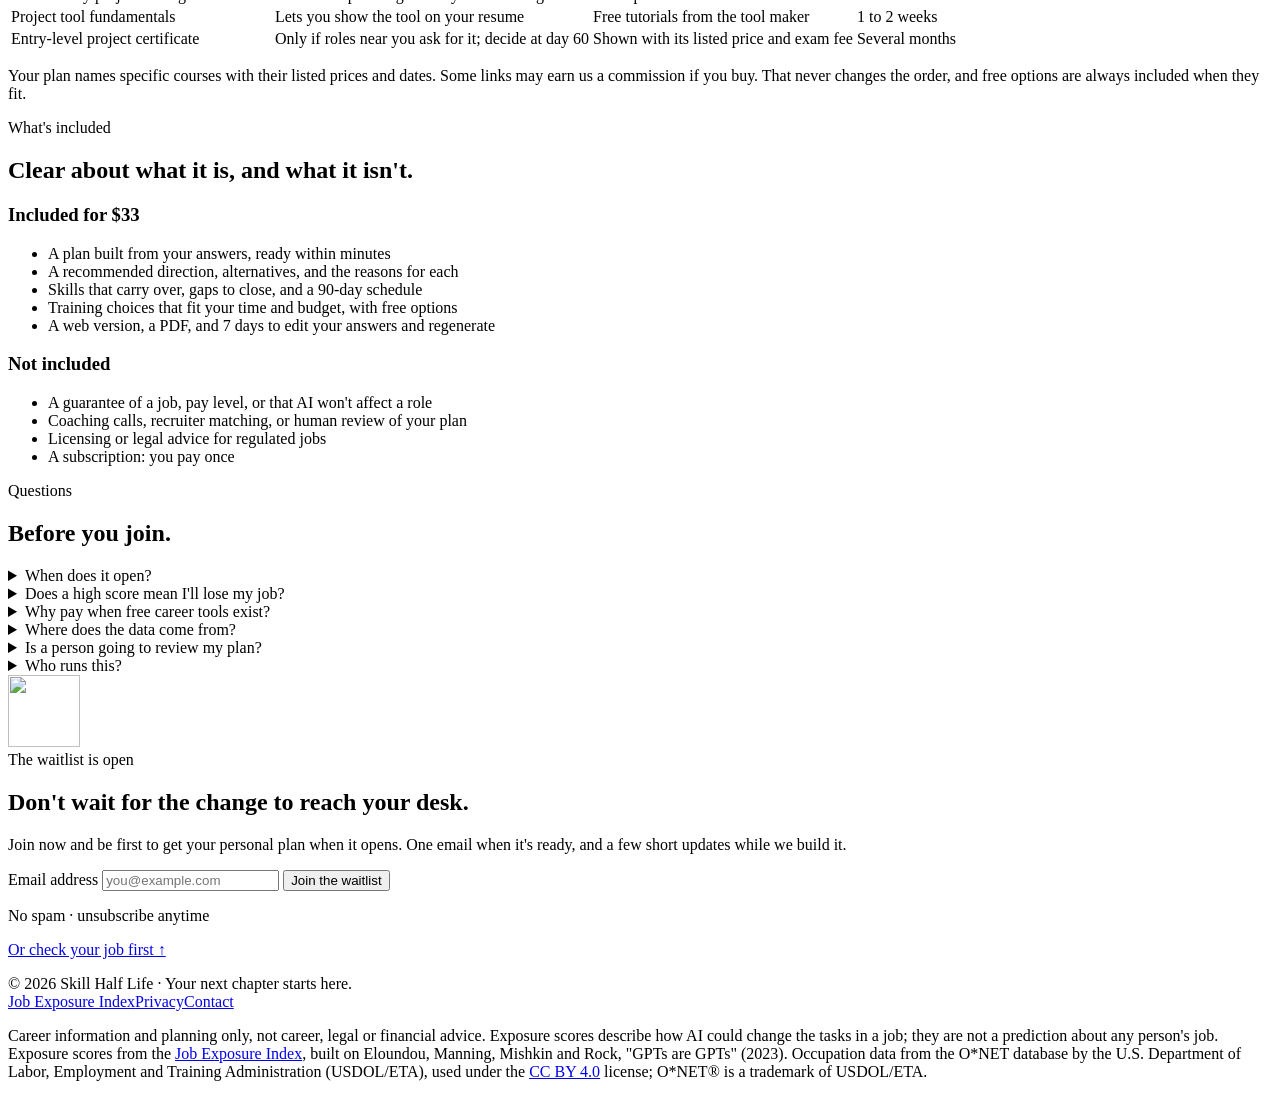
==== commit 60dd1653: "Apply the Skill Half Life house style Co-Authored-By: Claude Opus 5.5 <noreply@anthropic.com> Claude" ====
--- a/public/index.html
+++ b/public/index.html
@@ -5,34 +5,36 @@
 <meta name="viewport" content="width=device-width, initial-scale=1, viewport-fit=cover">
 <title>Skill Half Life: find out how fast your job is changing, and what to learn next</title>
 <meta name="description" content="Check how exposed your job is to AI in 10 seconds, then get a personal 90-day plan: your realistic options, the skills that carry over, and training that fits your time and budget. Join the waitlist.">
-<meta name="theme-color" content="#14171C">
+<meta name="theme-color" content="#F7F3EA">
 <link rel="canonical" href="https://skillhalflife.com/">
-<link rel="icon" href="/favicon.svg" type="image/svg+xml">
+<link rel="icon" href="/favicon.ico" sizes="any">
+<link rel="icon" href="/brand/icon-192.png" type="image/png" sizes="192x192">
+<link rel="apple-touch-icon" href="/apple-touch-icon.png">
 <meta property="og:site_name" content="Skill Half Life">
 <meta property="og:type" content="website">
 <meta property="og:url" content="https://skillhalflife.com/">
 <meta property="og:title" content="Your skills have a half-life. Find out yours.">
 <meta property="og:description" content="Check how exposed your job is to AI in 10 seconds, then get a personal plan for what to learn next.">
-<meta name="twitter:card" content="summary">
+<meta property="og:image" content="https://skillhalflife.com/brand/og.jpg">
+<meta property="og:image:alt" content="Skill Half Life: Your next chapter starts here.">
+<meta name="twitter:card" content="summary_large_image">
 <link rel="preconnect" href="https://fonts.googleapis.com">
 <link rel="preconnect" href="https://fonts.gstatic.com" crossorigin>
-<link rel="stylesheet" href="https://fonts.googleapis.com/css2?family=Space+Grotesk:wght@500;600;700&family=Inter:wght@400;500;600&family=JetBrains+Mono:wght@400;500&display=swap">
+<link rel="stylesheet" href="https://fonts.googleapis.com/css2?family=Manrope:wght@600;700;800&family=Inter:wght@400;500;600&family=JetBrains+Mono:wght@400;500&display=swap">
 <link rel="stylesheet" href="/assets/site.css">
 </head>
 <body>
+<div class="wrap">
+  <header class="top">
+    <a class="brand" href="/" aria-label="Skill Half Life home"><img src="/brand/logo.png" width="800" height="214" alt="Skill Half Life"></a>
+    <nav aria-label="Main"><a href="#why">Why now</a><a href="#how">How it works</a><a href="#sample">Sample plan</a><a class="cta" href="#join">Join the waitlist</a></nav>
+  </header>
+</div>
 <div class="dark">
   <div class="wrap">
-    <header class="top">
-      <a class="brand" href="/" aria-label="Skill Half Life home">
-        <svg viewBox="0 0 64 64" aria-hidden="true"><rect width="64" height="64" rx="12" fill="#F6F3EC"/><circle cx="32" cy="32" r="17" fill="none" stroke="#14171C" stroke-width="4"/><path d="M15 32a17 17 0 0 0 34 0z" fill="#2E9C86"/></svg>
-        <span>Skill<br>Half Life</span>
-      </a>
-      <nav aria-label="Main"><a href="#why">Why now</a><a href="#how">How it works</a><a href="#sample">Sample plan</a><a class="cta" href="#join">Join the waitlist</a></nav>
-    </header>
-
     <section class="hero">
       <div>
-        <div class="eyebrow">AI is rewriting the work, task by task</div>
+        <div class="eyebrow">Your next chapter starts here</div>
         <h1>Your skills have a half-life. <em>Find out yours.</em></h1>
         <p class="lede">Some of what you do every day, AI can already do twice as fast. Check your job in 10 seconds, then get a personal plan for what to learn next, before the change decides for you.</p>
         <ul class="ticks">
@@ -77,6 +79,7 @@
       </div>
     </section>
   </div>
+  <svg class="road" viewBox="0 0 1440 120" preserveAspectRatio="none" aria-hidden="true"><path d="M0 120V96C380 52 900 34 1440 4V120Z" fill="#087F78"/><path d="M330 120C520 76 760 82 1080 42C1240 23 1350 12 1440 7V20C1350 26 1250 38 1100 58C800 102 640 108 560 120Z" fill="#F7F3EA"/></svg>
 </div>
 
 <div class="wrap">
@@ -120,12 +123,12 @@
           <text x="36" y="40" font-size="12" fill="#5E636B" text-anchor="end" font-family="JetBrains Mono, monospace" transform="rotate(-90 36 40)">VALUE</text>
           <line x1="48" y1="140" x2="500" y2="140" stroke="#E2DDD1" stroke-dasharray="4 5"/>
           <text x="496" y="156" font-size="11" fill="#7A7E85" text-anchor="end" font-family="Inter, sans-serif">half the value</text>
-          <path d="M48 40 C 120 60, 150 150, 210 196 S 360 238, 500 244" fill="none" stroke="#D9473A" stroke-width="3"/>
-          <path d="M48 40 C 200 44, 330 70, 500 112" fill="none" stroke="#1F7A6B" stroke-width="3"/>
-          <circle cx="163" cy="140" r="5" fill="#D9473A"/>
-          <text x="300" y="192" font-size="13" fill="#14171C" font-family="Inter, sans-serif" font-weight="600">Easily automated tasks</text>
+          <path d="M48 40 C 120 60, 150 150, 210 196 S 360 238, 500 244" fill="none" stroke="#E58F55" stroke-width="3.5"/>
+          <path d="M48 40 C 200 44, 330 70, 500 112" fill="none" stroke="#087F78" stroke-width="3.5"/>
+          <circle cx="163" cy="140" r="5" fill="#E58F55"/>
+          <text x="300" y="192" font-size="13" fill="#172F35" font-family="Inter, sans-serif" font-weight="600">Easily automated tasks</text>
           <text x="300" y="209" font-size="12" fill="#5E636B" font-family="Inter, sans-serif">drafting, data entry, scheduling</text>
-          <text x="230" y="110" font-size="13" fill="#14171C" font-family="Inter, sans-serif" font-weight="600">Judgment and people skills</text>
+          <text x="230" y="110" font-size="13" fill="#172F35" font-family="Inter, sans-serif" font-weight="600">Judgment and people skills</text>
           <text x="230" y="127" font-size="12" fill="#5E636B" font-family="Inter, sans-serif">deciding, advising, hands-on work</text>
         </svg>
         <figcaption>Illustration, not to scale. Your plan shows which of your own tasks sit where.</figcaption>
@@ -233,6 +236,7 @@
     </section>
 
     <section class="closing" id="join">
+      <img class="mark" src="/brand/mark-400.png" width="72" height="72" alt="">
       <div class="eyebrow">The waitlist is open</div>
       <h2>Don't wait for the change to reach your desk.</h2>
       <p class="sub">Join now and be first to get your personal plan when it opens. One email when it's ready, and a few short updates while we build it.</p>
@@ -247,7 +251,7 @@
   </main>
   <footer>
     <div class="row">
-      <span>© 2026 Skill Half Life</span>
+      <span>© 2026 Skill Half Life · Your next chapter starts here.</span>
       <nav aria-label="Footer"><a href="https://jobexposureindex.com/">Job Exposure Index</a><a href="/privacy.html">Privacy</a><a href="mailto:hello@skillhalflife.com">Contact</a></nav>
     </div>
     <p class="disc">Career information and planning only, not career, legal or financial advice. Exposure scores describe how AI could change the tasks in a job; they are not a prediction about any person's job. Exposure scores from the <a href="https://jobexposureindex.com/method.html">Job Exposure Index</a>, built on Eloundou, Manning, Mishkin and Rock, "GPTs are GPTs" (2023). Occupation data from the O*NET database by the U.S. Department of Labor, Employment and Training Administration (USDOL/ETA), used under the <a href="https://creativecommons.org/licenses/by/4.0/">CC BY 4.0</a> license; O*NET® is a trademark of USDOL/ETA.</p>
